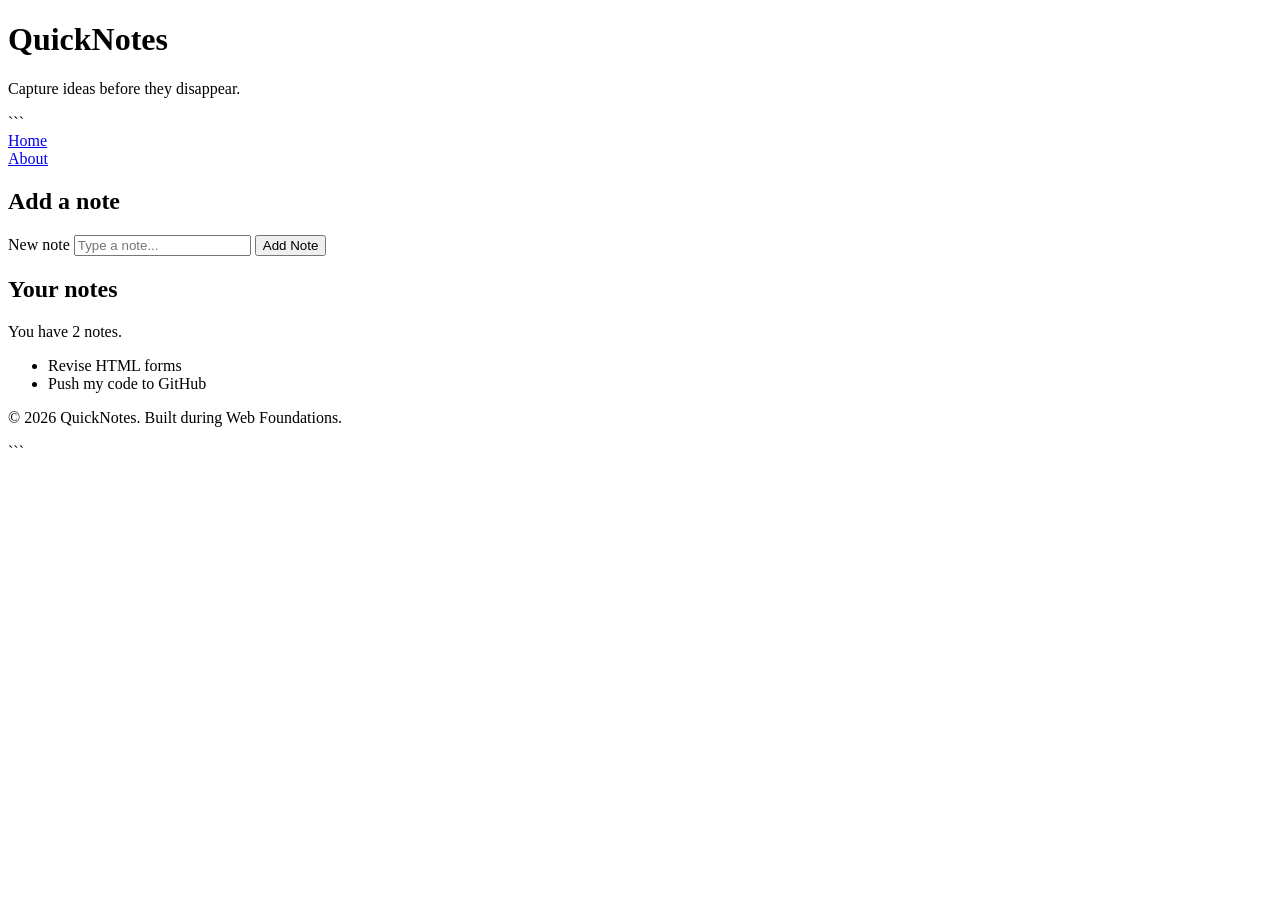
==== index.html @ e9bf0b4a "Add QuickNotes about page and navigation" ====
<!DOCTYPE html>

<html lang="en">
  <head>
    <meta charset="UTF-8" />
    <meta name="viewport" content="width=device-width, initial-scale=1.0" />
    <title>QuickNotes</title>
  </head>
  <body>
    <header>
      <h1>QuickNotes</h1>
      <p>Capture ideas before they disappear.</p>

```
  <nav>
    <a href="index.html">Home</a>
     <br />
    <a href="about.html">About</a>
  </nav>
</header>

<main>
  <section>
    <h2>Add a note</h2>
    <form id="note-form">
      <label for="note-input">New note</label>
      <input type="text" id="note-input" placeholder="Type a note..." />
      <button type="submit">Add Note</button>
    </form>
  </section>

  <section>
    <h2>Your notes</h2>
    <p id="note-count">You have 2 notes.</p>
    <ul id="notes-list">
      <li>Revise HTML forms</li>
      <li>Push my code to GitHub</li>
    </ul>
  </section>
</main>

<footer>
  <p>&copy; 2026 QuickNotes. Built during Web Foundations.</p>
</footer>
```

  </body>
</html>
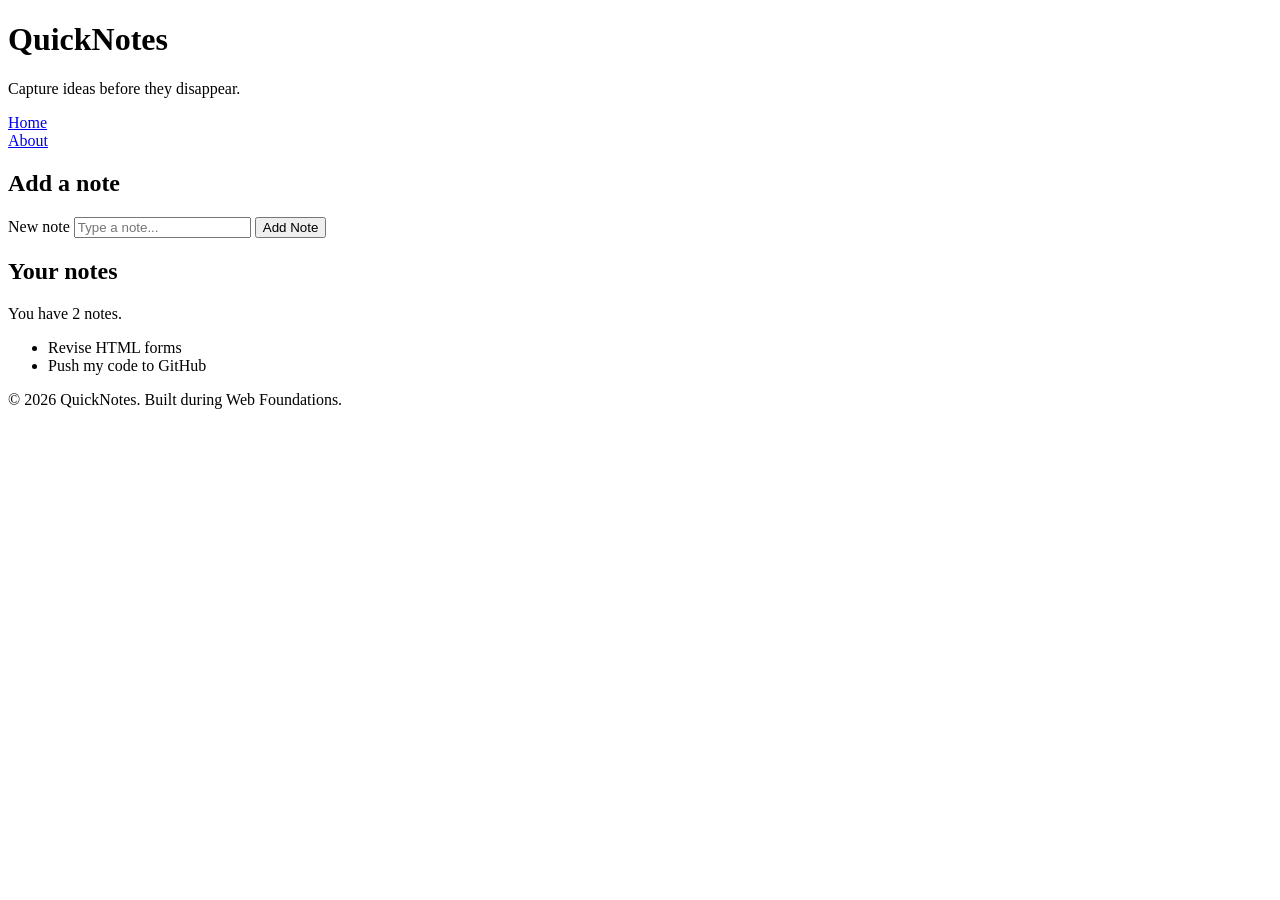
==== commit aaa7fbb6: "Day 1 assignment" ====
--- a/index.html
+++ b/index.html
@@ -11,7 +11,7 @@
       <h1>QuickNotes</h1>
       <p>Capture ideas before they disappear.</p>
 
-```
+
   <nav>
     <a href="index.html">Home</a>
      <br />
@@ -42,7 +42,7 @@
 <footer>
   <p>&copy; 2026 QuickNotes. Built during Web Foundations.</p>
 </footer>
-```
+
 
   </body>
 </html>
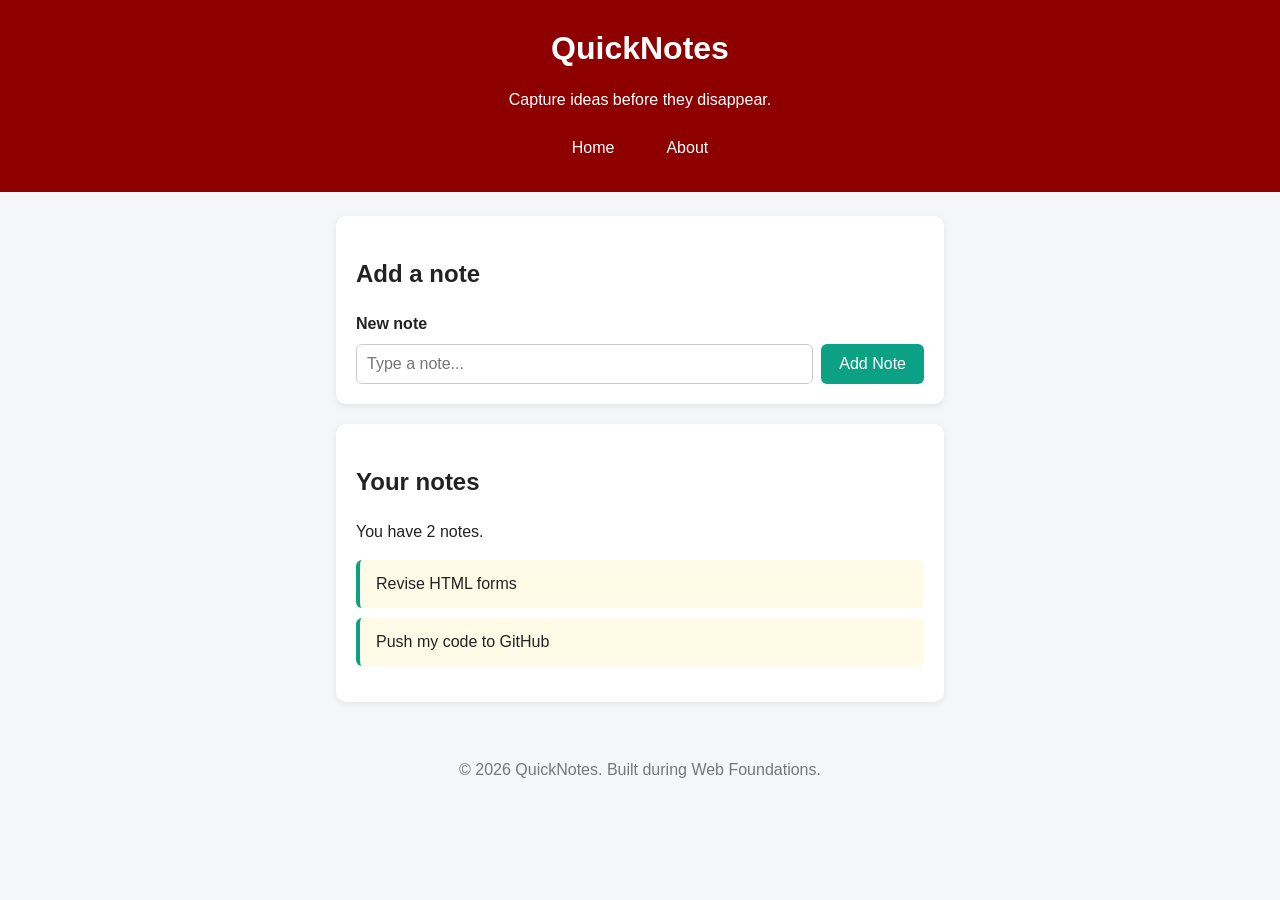
==== commit 1c8cdf8a: "ay 2 assignment" ====
--- a/index.html
+++ b/index.html
@@ -5,6 +5,7 @@
     <meta charset="UTF-8" />
     <meta name="viewport" content="width=device-width, initial-scale=1.0" />
     <title>QuickNotes</title>
+    <link rel="stylesheet" href="style.css" />
   </head>
   <body>
     <header>
@@ -14,7 +15,6 @@
 
   <nav>
     <a href="index.html">Home</a>
-     <br />
     <a href="about.html">About</a>
   </nav>
 </header>
@@ -33,9 +33,9 @@
     <h2>Your notes</h2>
     <p id="note-count">You have 2 notes.</p>
     <ul id="notes-list">
-      <li>Revise HTML forms</li>
-      <li>Push my code to GitHub</li>
-    </ul>
+  <li class="note">Revise HTML forms</li>
+  <li class="note">Push my code to GitHub</li>
+</ul>
   </section>
 </main>
 
--- a/style.css
+++ b/style.css
@@ -0,0 +1,200 @@
+/* 1. Reset: predictable sizing and no default body margin */
+*,
+*::before,
+*::after {
+  box-sizing: border-box;
+}
+ 
+body {
+  margin: 0;
+  font-family: "Segoe UI", Arial, sans-serif;
+  background-color: #f4f6f8;
+  color: #222;
+  line-height: 1.5;
+}
+ 
+/* 2. Header */
+header {
+  background-color: #8e0000;
+  color: white;
+  text-align: center;
+  padding: 24px 16px;
+}
+ 
+header h1 {
+  margin: 0;
+}
+ 
+/* 3. Centre the main content and limit its width */
+main {
+  max-width: 640px;
+  margin: 24px auto;   /* auto left/right margins centre a block */
+  padding: 0 16px;
+}
+ 
+section {
+  background: white;
+  padding: 20px;
+  border-radius: 10px;
+  margin-bottom: 20px;
+  box-shadow: 0 2px 6px rgba(0, 0, 0, 0.08);
+}
+ 
+/* 4. Form layout with Flexbox */
+#note-form {
+  display: flex;
+  gap: 8px;
+  flex-wrap: wrap;
+}
+ 
+#note-form label {
+  width: 100%;          /* label on its own line */
+  font-weight: bold;
+}
+ 
+#note-input {
+  flex: 1;
+  padding: 10px;
+  border: 1px solid #ccc;
+  border-radius: 6px;
+  font-size: 1rem;
+}
+ 
+button {
+  background-color: #0ba184;
+  color: white;
+  border: none;
+  padding: 10px 18px;
+  border-radius: 6px;
+  font-size: 1rem;
+  cursor: pointer;
+}
+ 
+button:hover {
+  background-color: #088a70;
+}
+ 
+/* 5. Notes list */
+#notes-list {
+  list-style: none;     /* remove bullet points */
+  padding: 0;
+}
+ 
+.note {
+  background-color: #fffbe6;
+  border-left: 4px solid #0ba184;
+  padding: 12px 16px;
+  margin-bottom: 10px;
+  border-radius: 6px;
+}
+ 
+/* 6. Footer */
+footer {
+  text-align: center;
+  color: #777;
+  padding: 16px;
+}
+ 
+/* 7. Phones */
+@media (max-width: 600px) {
+  #note-form {
+    flex-direction: column;
+  }
+}
+
+nav {
+  display: flex;
+  justify-content: center;
+  gap: 20px;
+}
+
+main {
+  max-width: 640px;
+  margin: 24px auto;
+}
+
+section {
+  background-color: white;
+  padding: 20px;
+  border-radius: 10px;
+}
+
+.features {
+  display: grid;
+  grid-template-columns: repeat(auto-fit, minmax(180px, 1fr));
+  gap: 16px;
+}
+
+table {
+  width: 100%;
+  border-collapse: collapse;
+  margin-top: 16px;
+}
+
+th,
+td {
+  border: 1px solid #ccc;
+  padding: 10px;
+  text-align: left;
+}
+
+th {
+  background-color: #8e0000;
+  color: white;
+}
+
+#feedback-form {
+  display: flex;
+  flex-direction: column;
+  gap: 12px;
+}
+
+#feedback-form input,
+#feedback-form textarea,
+#feedback-form select {
+  padding: 10px;
+  border: 1px solid #ccc;
+  border-radius: 6px;
+  font-size: 1rem;
+}
+
+#feedback-form textarea {
+  min-height: 120px;
+  resize: vertical;
+}
+
+#feedback-form label {
+  font-weight: bold;
+}
+
+button {
+  transition: background-color 0.3s ease;
+}
+
+button:hover {
+  background-color: #088a70;
+}
+
+
+nav a {
+  text-decoration: none;
+  color: white;
+  background-color: #8e0000;
+  padding: 8px 16px;
+  border-radius: 6px;
+  transition: background-color 0.3s ease;
+}
+
+nav a:hover {
+  color: #0ba184;
+}
+
+@media (max-width: 600px) {
+  header {
+    padding: 16px 10px;
+  }
+
+  header h1 {
+    font-size: 1.5rem;
+  }
+}
